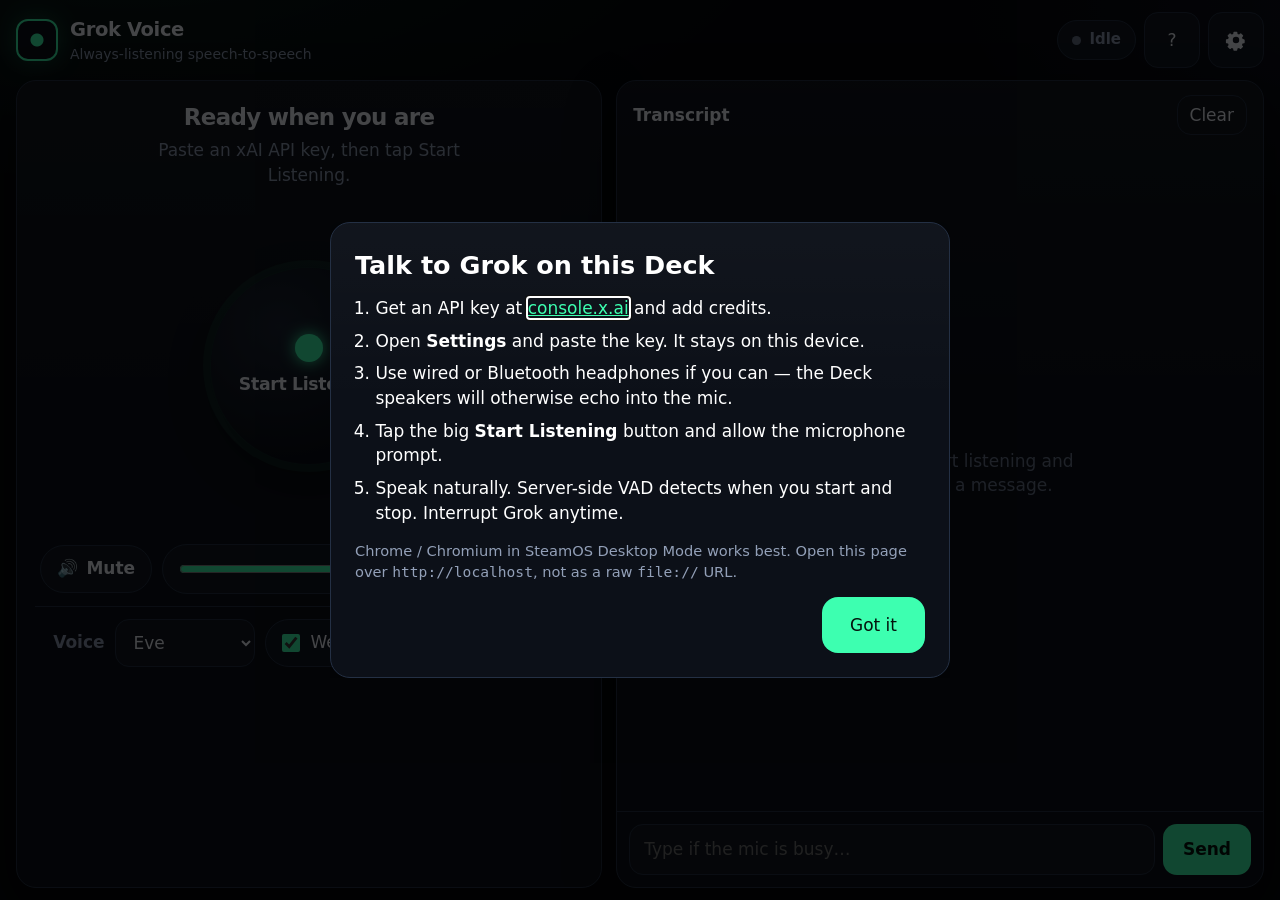
==== index.html @ 6ff14a12 "Add Grok always-listening voice agent for GitHub Pages Static HTML/CSS/JS client for xAI Speech-to-S" ====
<!DOCTYPE html>
<html lang="en">
<head>
  <meta charset="UTF-8" />
  <meta name="viewport" content="width=device-width, initial-scale=1, viewport-fit=cover" />
  <meta name="color-scheme" content="dark" />
  <meta name="theme-color" content="#05070b" />
  <meta name="mobile-web-app-capable" content="yes" />
  <meta name="apple-mobile-web-app-capable" content="yes" />
  <meta name="apple-mobile-web-app-status-bar-style" content="black-translucent" />
  <meta name="description" content="Always-listening Grok voice agent for Steam Deck Desktop Mode. Streams your microphone to xAI realtime Speech-to-Speech and plays Grok back through the speakers." />
  <title>Grok Always-Listening Voice Agent</title>
  <link rel="icon" href="data:image/svg+xml,%3Csvg xmlns='http://www.w3.org/2000/svg' viewBox='0 0 64 64'%3E%3Crect width='64' height='64' rx='14' fill='%2305070b'/%3E%3Ccircle cx='32' cy='32' r='16' fill='none' stroke='%233dffb0' stroke-width='4'/%3E%3Ccircle cx='32' cy='32' r='6' fill='%233dffb0'/%3E%3C/svg%3E" />
  <link rel="stylesheet" href="style.css" />
</head>
<body>
  <a class="skip-link" href="#listen-btn">Skip to listen control</a>

  <div class="app" id="app">
    <header class="topbar">
      <div class="brand">
        <span class="brand-mark" aria-hidden="true"></span>
        <div class="brand-copy">
          <h1>Grok Voice</h1>
          <p>Always-listening speech-to-speech</p>
        </div>
      </div>
      <div class="topbar-actions">
        <div class="status-chip" id="conn-chip" data-state="idle" title="Connection status">
          <span class="status-dot" aria-hidden="true"></span>
          <span id="conn-label">Idle</span>
        </div>
        <button type="button" class="icon-btn" id="help-btn" aria-label="Show first-time instructions">?</button>
        <button type="button" class="icon-btn" id="settings-btn" aria-expanded="false" aria-controls="settings-panel" aria-label="Open settings">
          <svg viewBox="0 0 24 24" width="22" height="22" aria-hidden="true">
            <path fill="currentColor" d="M12 8.5a3.5 3.5 0 1 1 0 7 3.5 3.5 0 0 1 0-7Zm8.94 2.66-1.7-.28a7.1 7.1 0 0 0-.66-1.6l1.07-1.35a.75.75 0 0 0-.06-.98l-1.94-1.94a.75.75 0 0 0-.98-.06l-1.35 1.07c-.5-.28-1.04-.5-1.6-.66l-.28-1.7A.75.75 0 0 0 12.7 3h-2.74a.75.75 0 0 0-.74.62l-.28 1.7c-.56.16-1.1.38-1.6.66L6 4.91a.75.75 0 0 0-.98.06L3.08 6.91a.75.75 0 0 0-.06.98l1.07 1.35c-.28.5-.5 1.04-.66 1.6l-1.7.28A.75.75 0 0 0 1 12.04v2.74c0 .37.27.68.63.74l1.7.28c.16.56.38 1.1.66 1.6l-1.07 1.35a.75.75 0 0 0 .06.98l1.94 1.94c.27.27.7.3.98.06l1.35-1.07c.5.28 1.04.5 1.6.66l.28 1.7c.06.36.37.63.74.63h2.74c.37 0 .68-.27.74-.63l.28-1.7c.56-.16 1.1-.38 1.6-.66l1.35 1.07c.28.24.71.21.98-.06l1.94-1.94a.75.75 0 0 0 .06-.98l-1.07-1.35c.28-.5.5-1.04.66-1.6l1.7-.28c.36-.06.63-.37.63-.74v-2.74a.75.75 0 0 0-.69-.72Z"/>
          </svg>
        </button>
      </div>
    </header>

    <main class="layout">
      <section class="stage" aria-label="Listen control">
        <p class="phase-label" id="phase-label">Ready when you are</p>
        <p class="phase-hint" id="phase-hint">Paste an xAI API key, then tap Start Listening.</p>

        <div class="orb-wrap">
          <canvas id="viz" width="360" height="360" aria-hidden="true"></canvas>
          <button type="button" class="listen-btn" id="listen-btn" aria-pressed="false">
            <span class="listen-inner">
              <span class="listen-icon" aria-hidden="true"></span>
              <span class="listen-text" id="listen-text">Start Listening</span>
            </span>
          </button>
        </div>

        <div class="transport" role="group" aria-label="Playback controls">
          <button type="button" class="pill-btn" id="mute-btn" aria-pressed="false" title="Mute Grok">
            <span id="mute-icon" aria-hidden="true">🔊</span>
            <span id="mute-label">Mute</span>
          </button>
          <label class="volume">
            <span class="sr-only">Speaker volume</span>
            <input type="range" id="volume" min="0" max="100" value="90" step="1" />
            <span id="volume-readout">90%</span>
          </label>
          <button type="button" class="pill-btn" id="mic-mute-btn" aria-pressed="false" title="Mute microphone">
            <span aria-hidden="true">🎤</span>
            <span id="mic-mute-label">Mic on</span>
          </button>
        </div>

        <div class="voice-row">
          <label for="voice">Voice</label>
          <select id="voice"></select>
          <label class="toggle">
            <input type="checkbox" id="tool-web" checked />
            <span>Web search</span>
          </label>
          <label class="toggle">
            <input type="checkbox" id="tool-x" checked />
            <span>X search</span>
          </label>
        </div>
      </section>

      <section class="transcript-panel" aria-label="Conversation transcript">
        <div class="transcript-head">
          <h2>Transcript</h2>
          <button type="button" class="text-btn" id="clear-transcript">Clear</button>
        </div>
        <div class="transcript" id="transcript" aria-live="polite"></div>
        <form class="composer" id="composer">
          <label class="sr-only" for="text-input">Type a message</label>
          <input type="text" id="text-input" placeholder="Type if the mic is busy…" autocomplete="off" enterkeyhint="send" />
          <button type="submit" class="send-btn" id="send-btn">Send</button>
        </form>
      </section>
    </main>

    <aside class="settings" id="settings-panel" hidden>
      <div class="settings-sheet">
        <div class="settings-head">
          <h2>Settings</h2>
          <button type="button" class="icon-btn" id="settings-close" aria-label="Close settings">✕</button>
        </div>

        <label class="field">
          <span>xAI API key</span>
          <div class="key-row">
            <input type="password" id="api-key" placeholder="xai-…" autocomplete="off" spellcheck="false" />
            <button type="button" class="pill-btn" id="toggle-key" aria-pressed="false">Show</button>
          </div>
          <small>Stored only in this browser’s localStorage. Never committed to git.</small>
        </label>

        <label class="field">
          <span>System instructions</span>
          <textarea id="instructions" rows="4"></textarea>
        </label>

        <div class="field-grid">
          <label class="field">
            <span>VAD threshold <em id="vad-readout">0.60</em></span>
            <input type="range" id="vad-threshold" min="0.10" max="0.90" step="0.05" value="0.60" />
            <small>Higher = less sensitive. Lower if the Deck mic is quiet.</small>
          </label>
          <label class="field">
            <span>Silence to end turn <em id="silence-readout">800 ms</em></span>
            <input type="range" id="silence-ms" min="200" max="2000" step="50" value="800" />
          </label>
        </div>

        <label class="toggle block">
          <input type="checkbox" id="greeting" checked />
          <span>Speak a short greeting when a session starts</span>
        </label>

        <div class="settings-actions">
          <button type="button" class="pill-btn danger" id="forget-key">Forget API key</button>
          <button type="button" class="pill-btn" id="settings-done">Done</button>
        </div>
      </div>
    </aside>

    <div class="toast" id="toast" role="status" aria-live="assertive" hidden></div>
  </div>

  <dialog class="onboarding" id="onboarding">
    <div class="onboarding-card">
      <h2>Talk to Grok on this Deck</h2>
      <ol>
        <li>
          Get an API key at
          <a href="https://console.x.ai" target="_blank" rel="noopener noreferrer">console.x.ai</a>
          and add credits.
        </li>
        <li>Open <strong>Settings</strong> and paste the key. It stays on this device.</li>
        <li>Use wired or Bluetooth headphones if you can — the Deck speakers will otherwise echo into the mic.</li>
        <li>Tap the big <strong>Start Listening</strong> button and allow the microphone prompt.</li>
        <li>Speak naturally. Server-side VAD detects when you start and stop. Interrupt Grok anytime.</li>
      </ol>
      <p class="onboarding-note">
        Chrome / Chromium in SteamOS Desktop Mode works best. Open this page over
        <code>http://localhost</code>, not as a raw <code>file://</code> URL.
      </p>
      <form method="dialog">
        <button type="submit" class="listen-btn compact" id="onboarding-ok">Got it</button>
      </form>
    </div>
  </dialog>

  <script src="app.js" defer></script>
</body>
</html>
---- style.css ----
/* Grok Always-Listening Voice Agent
   Dark OLED theme, Steam Deck 1280×800 first, touch-sized controls. */

:root {
  --bg: #05070b;
  --bg-elev: #0c1018;
  --bg-panel: #111722;
  --line: #243044;
  --line-strong: #35506e;
  --text: #f4f7ff;
  --muted: #93a0b8;
  --faint: #6b778e;
  --mint: #3dffb0;
  --mint-dim: rgba(61, 255, 176, 0.16);
  --amber: #ffb020;
  --rose: #ff4d6d;
  --violet: #8b7cff;
  --shadow: 0 18px 50px rgba(0, 0, 0, 0.45);
  --radius: 20px;
  --tap: 56px;
  --safe-top: env(safe-area-inset-top, 0px);
  --safe-bottom: env(safe-area-inset-bottom, 0px);
  --safe-left: env(safe-area-inset-left, 0px);
  --safe-right: env(safe-area-inset-right, 0px);
  color-scheme: dark;
}

*,
*::before,
*::after {
  box-sizing: border-box;
}

html,
body {
  margin: 0;
  min-height: 100%;
  background: var(--bg);
  color: var(--text);
  font-family: system-ui, "Segoe UI", "Noto Sans", sans-serif;
  font-size: 17px;
  line-height: 1.45;
  -webkit-tap-highlight-color: transparent;
}

body {
  min-height: 100dvh;
  overflow: hidden;
}

button,
input,
select,
textarea {
  font: inherit;
  color: inherit;
}

button {
  cursor: pointer;
}

a {
  color: var(--mint);
}

.sr-only {
  position: absolute;
  width: 1px;
  height: 1px;
  padding: 0;
  margin: -1px;
  overflow: hidden;
  clip: rect(0, 0, 0, 0);
  white-space: nowrap;
  border: 0;
}

.skip-link {
  position: absolute;
  left: 12px;
  top: -48px;
  z-index: 50;
  background: var(--mint);
  color: #04130c;
  padding: 8px 14px;
  border-radius: 8px;
  font-weight: 700;
}

.skip-link:focus {
  top: 12px;
}

.app {
  height: 100dvh;
  display: flex;
  flex-direction: column;
  padding:
    calc(12px + var(--safe-top))
    calc(16px + var(--safe-right))
    calc(12px + var(--safe-bottom))
    calc(16px + var(--safe-left));
  background:
    radial-gradient(1200px 500px at 10% -10%, rgba(61, 255, 176, 0.08), transparent 55%),
    radial-gradient(900px 420px at 110% 0%, rgba(139, 124, 255, 0.08), transparent 50%),
    var(--bg);
}

.topbar {
  display: flex;
  align-items: center;
  justify-content: space-between;
  gap: 12px;
  margin-bottom: 12px;
  flex-shrink: 0;
}

.brand {
  display: flex;
  align-items: center;
  gap: 12px;
  min-width: 0;
}

.brand-mark {
  width: 42px;
  height: 42px;
  border-radius: 12px;
  border: 2px solid var(--mint);
  box-shadow: 0 0 24px rgba(61, 255, 176, 0.25);
  background:
    radial-gradient(circle at 50% 50%, var(--mint) 0 6px, transparent 7px),
    var(--bg-elev);
  flex-shrink: 0;
}

.brand-copy h1 {
  margin: 0;
  font-size: 1.15rem;
  letter-spacing: -0.02em;
}

.brand-copy p {
  margin: 0;
  color: var(--muted);
  font-size: 0.82rem;
}

.topbar-actions {
  display: flex;
  align-items: center;
  gap: 8px;
}

.status-chip {
  display: inline-flex;
  align-items: center;
  gap: 8px;
  min-height: 40px;
  padding: 0 14px;
  border-radius: 999px;
  background: var(--bg-panel);
  border: 1px solid var(--line);
  color: var(--muted);
  font-size: 0.88rem;
  font-weight: 600;
}

.status-dot {
  width: 9px;
  height: 9px;
  border-radius: 50%;
  background: var(--faint);
}

.status-chip[data-state="listening"] .status-dot,
.status-chip[data-state="connected"] .status-dot {
  background: var(--mint);
  box-shadow: 0 0 10px var(--mint);
}

.status-chip[data-state="speaking"] .status-dot {
  background: var(--violet);
  box-shadow: 0 0 10px var(--violet);
}

.status-chip[data-state="thinking"] .status-dot,
.status-chip[data-state="connecting"] .status-dot,
.status-chip[data-state="reconnecting"] .status-dot {
  background: var(--amber);
  box-shadow: 0 0 10px var(--amber);
  animation: pulse 1s ease-in-out infinite;
}

.status-chip[data-state="error"] .status-dot {
  background: var(--rose);
}

.icon-btn,
.pill-btn,
.send-btn,
.text-btn {
  border: 1px solid var(--line);
  background: var(--bg-panel);
  color: var(--text);
  border-radius: 14px;
}

.icon-btn {
  width: var(--tap);
  height: var(--tap);
  display: grid;
  place-items: center;
  flex-shrink: 0;
}

.icon-btn:hover,
.pill-btn:hover,
.send-btn:hover,
.text-btn:hover {
  border-color: var(--line-strong);
  background: #182032;
}

.icon-btn:focus-visible,
.pill-btn:focus-visible,
.listen-btn:focus-visible,
.send-btn:focus-visible,
select:focus-visible,
input:focus-visible,
textarea:focus-visible {
  outline: 2px solid var(--mint);
  outline-offset: 2px;
}

.layout {
  flex: 1;
  min-height: 0;
  display: grid;
  grid-template-columns: minmax(360px, 0.95fr) minmax(340px, 1.05fr);
  gap: 14px;
}

.stage,
.transcript-panel,
.settings-sheet,
.onboarding-card {
  background: linear-gradient(180deg, rgba(255, 255, 255, 0.025), transparent 40%), var(--bg-elev);
  border: 1px solid var(--line);
  border-radius: var(--radius);
  box-shadow: var(--shadow);
}

.stage {
  display: flex;
  flex-direction: column;
  align-items: center;
  padding: 20px 18px 16px;
  min-height: 0;
}

.phase-label {
  margin: 0;
  font-size: 1.35rem;
  font-weight: 700;
  letter-spacing: -0.03em;
}

.phase-hint {
  margin: 4px 0 0;
  color: var(--muted);
  text-align: center;
  max-width: 36ch;
}

.orb-wrap {
  position: relative;
  width: min(340px, 72vw);
  height: min(340px, 72vw);
  margin: 8px 0 4px;
  display: grid;
  place-items: center;
}

#viz {
  position: absolute;
  inset: 0;
  width: 100%;
  height: 100%;
  pointer-events: none;
}

.listen-btn {
  position: relative;
  z-index: 1;
  width: 196px;
  height: 196px;
  border-radius: 50%;
  border: 0;
  padding: 0;
  background:
    radial-gradient(circle at 35% 30%, #1b2434, #0a0e16 70%);
  box-shadow:
    0 0 0 8px rgba(61, 255, 176, 0.08),
    0 16px 40px rgba(0, 0, 0, 0.45);
  transition: transform 0.15s ease, box-shadow 0.2s ease;
}

.listen-btn:active {
  transform: scale(0.97);
}

.listen-btn[aria-pressed="true"] {
  box-shadow:
    0 0 0 8px rgba(255, 77, 109, 0.14),
    0 0 48px rgba(255, 77, 109, 0.28);
}

.listen-btn.compact {
  width: auto;
  height: var(--tap);
  border-radius: 16px;
  padding: 0 28px;
  box-shadow: none;
  background: var(--mint);
  color: #04130c;
}

.listen-inner {
  display: flex;
  flex-direction: column;
  align-items: center;
  gap: 10px;
}

.listen-icon {
  width: 28px;
  height: 28px;
  border-radius: 50%;
  background: var(--mint);
  box-shadow: 0 0 16px var(--mint);
}

.listen-btn[aria-pressed="true"] .listen-icon {
  background: var(--rose);
  box-shadow: 0 0 16px var(--rose);
  animation: pulse 1.1s ease-in-out infinite;
}

.listen-text {
  font-weight: 800;
  font-size: 1.02rem;
  letter-spacing: -0.02em;
}

.transport,
.voice-row {
  width: 100%;
  display: flex;
  align-items: center;
  justify-content: center;
  gap: 10px;
  flex-wrap: wrap;
}

.transport {
  margin-top: 4px;
}

.pill-btn {
  min-height: 48px;
  padding: 0 16px;
  border-radius: 999px;
  display: inline-flex;
  align-items: center;
  gap: 8px;
  font-weight: 650;
}

.pill-btn[aria-pressed="true"] {
  border-color: var(--rose);
  color: #ffd4db;
}

.pill-btn.danger {
  border-color: #5a2430;
  color: #ffb4c0;
}

.volume {
  display: flex;
  align-items: center;
  gap: 10px;
  min-width: min(280px, 70vw);
  background: var(--bg-panel);
  border: 1px solid var(--line);
  border-radius: 999px;
  padding: 8px 14px;
}

.volume input[type="range"],
.field input[type="range"] {
  flex: 1;
  accent-color: var(--mint);
  height: 28px;
}

.voice-row {
  margin-top: 12px;
  padding-top: 12px;
  border-top: 1px solid var(--line);
}

.voice-row label:not(.toggle) {
  color: var(--muted);
  font-weight: 600;
}

select,
input[type="text"],
input[type="password"],
textarea {
  background: var(--bg-panel);
  border: 1px solid var(--line);
  border-radius: 14px;
  padding: 12px 14px;
  min-height: 48px;
}

select {
  min-width: 140px;
}

.toggle {
  display: inline-flex;
  align-items: center;
  gap: 8px;
  min-height: 48px;
  padding: 0 12px;
  background: var(--bg-panel);
  border: 1px solid var(--line);
  border-radius: 999px;
  user-select: none;
}

.toggle input {
  width: 18px;
  height: 18px;
  accent-color: var(--mint);
}

.toggle.block {
  width: 100%;
  border-radius: 14px;
  justify-content: flex-start;
}

.transcript-panel {
  display: flex;
  flex-direction: column;
  min-height: 0;
  overflow: hidden;
}

.transcript-head {
  display: flex;
  align-items: center;
  justify-content: space-between;
  padding: 14px 16px 8px;
}

.transcript-head h2,
.settings-head h2 {
  margin: 0;
  font-size: 1rem;
}

.text-btn {
  min-height: 40px;
  padding: 0 12px;
  background: transparent;
}

.transcript {
  flex: 1;
  overflow: auto;
  padding: 8px 16px 16px;
  display: flex;
  flex-direction: column;
  gap: 10px;
  -webkit-overflow-scrolling: touch;
}

.transcript:empty::before {
  content: "Nothing yet. Start listening and speak, or type a message.";
  color: var(--faint);
  margin: auto;
  text-align: center;
  max-width: 28ch;
}

.bubble {
  max-width: 92%;
  padding: 12px 14px;
  border-radius: 16px;
  line-height: 1.4;
  white-space: pre-wrap;
  word-break: break-word;
}

.bubble.user {
  align-self: flex-end;
  background: #1a2436;
  border: 1px solid var(--line);
}

.bubble.assistant {
  align-self: flex-start;
  background: var(--mint-dim);
  border: 1px solid rgba(61, 255, 176, 0.22);
}

.bubble.tool {
  align-self: center;
  max-width: 100%;
  background: #18141f;
  border: 1px dashed #3d3558;
  color: #cfc6ea;
  font-size: 0.9rem;
}

.bubble.interim {
  opacity: 0.72;
}

.bubble .who {
  display: block;
  font-size: 0.72rem;
  letter-spacing: 0.08em;
  text-transform: uppercase;
  color: var(--faint);
  margin-bottom: 4px;
  font-weight: 700;
}

.composer {
  display: flex;
  gap: 8px;
  padding: 12px;
  border-top: 1px solid var(--line);
}

.composer input {
  flex: 1;
  min-width: 0;
}

.send-btn {
  min-width: 88px;
  min-height: 48px;
  background: var(--mint);
  color: #04130c;
  border: 0;
  font-weight: 800;
}

.settings {
  position: fixed;
  inset: 0;
  z-index: 20;
  background: rgba(0, 0, 0, 0.55);
  display: grid;
  place-items: end center;
  padding: 16px;
}

.settings[hidden] {
  display: none;
}

.settings-sheet {
  width: min(720px, 100%);
  max-height: min(92dvh, 780px);
  overflow: auto;
  padding: 18px;
  display: flex;
  flex-direction: column;
  gap: 14px;
}

.settings-head {
  display: flex;
  align-items: center;
  justify-content: space-between;
}

.field {
  display: flex;
  flex-direction: column;
  gap: 6px;
}

.field > span {
  font-weight: 650;
}

.field small,
.onboarding-note {
  color: var(--muted);
  font-size: 0.86rem;
}

.field em {
  font-style: normal;
  color: var(--mint);
  font-weight: 700;
  margin-left: 6px;
}

.key-row {
  display: flex;
  gap: 8px;
}

.key-row input {
  flex: 1;
  min-width: 0;
}

.field-grid {
  display: grid;
  grid-template-columns: 1fr 1fr;
  gap: 12px;
}

.settings-actions {
  display: flex;
  justify-content: space-between;
  gap: 10px;
  margin-top: 4px;
}

.toast {
  position: fixed;
  left: 50%;
  bottom: calc(18px + var(--safe-bottom));
  transform: translateX(-50%);
  z-index: 30;
  max-width: min(640px, calc(100vw - 24px));
  background: #2a1218;
  color: #ffd7de;
  border: 1px solid #6a2433;
  border-radius: 14px;
  padding: 12px 16px;
  box-shadow: var(--shadow);
}

.toast[hidden] {
  display: none;
}

.onboarding {
  border: 0;
  padding: 0;
  background: transparent;
  max-width: min(620px, calc(100vw - 24px));
}

.onboarding::backdrop {
  background: rgba(0, 0, 0, 0.72);
}

.onboarding-card {
  padding: 24px;
}

.onboarding-card h2 {
  margin: 0 0 12px;
}

.onboarding-card ol {
  margin: 0 0 14px;
  padding-left: 1.2em;
  display: grid;
  gap: 8px;
}

.onboarding-card form {
  display: flex;
  justify-content: flex-end;
}

@keyframes pulse {
  0%, 100% { opacity: 1; transform: scale(1); }
  50% { opacity: 0.55; transform: scale(0.92); }
}

@media (max-width: 980px) {
  body {
    overflow: auto;
  }

  .app {
    height: auto;
    min-height: 100dvh;
  }

  .layout {
    grid-template-columns: 1fr;
    height: auto;
  }

  .stage {
    min-height: 560px;
  }

  .transcript-panel {
    min-height: 420px;
  }

  .field-grid {
    grid-template-columns: 1fr;
  }
}

@media (max-height: 820px) and (min-width: 981px) {
  .orb-wrap {
    width: 280px;
    height: 280px;
  }

  .listen-btn {
    width: 168px;
    height: 168px;
  }
}

@media (prefers-reduced-motion: reduce) {
  *,
  *::before,
  *::after {
    animation: none !important;
    transition: none !important;
  }
}
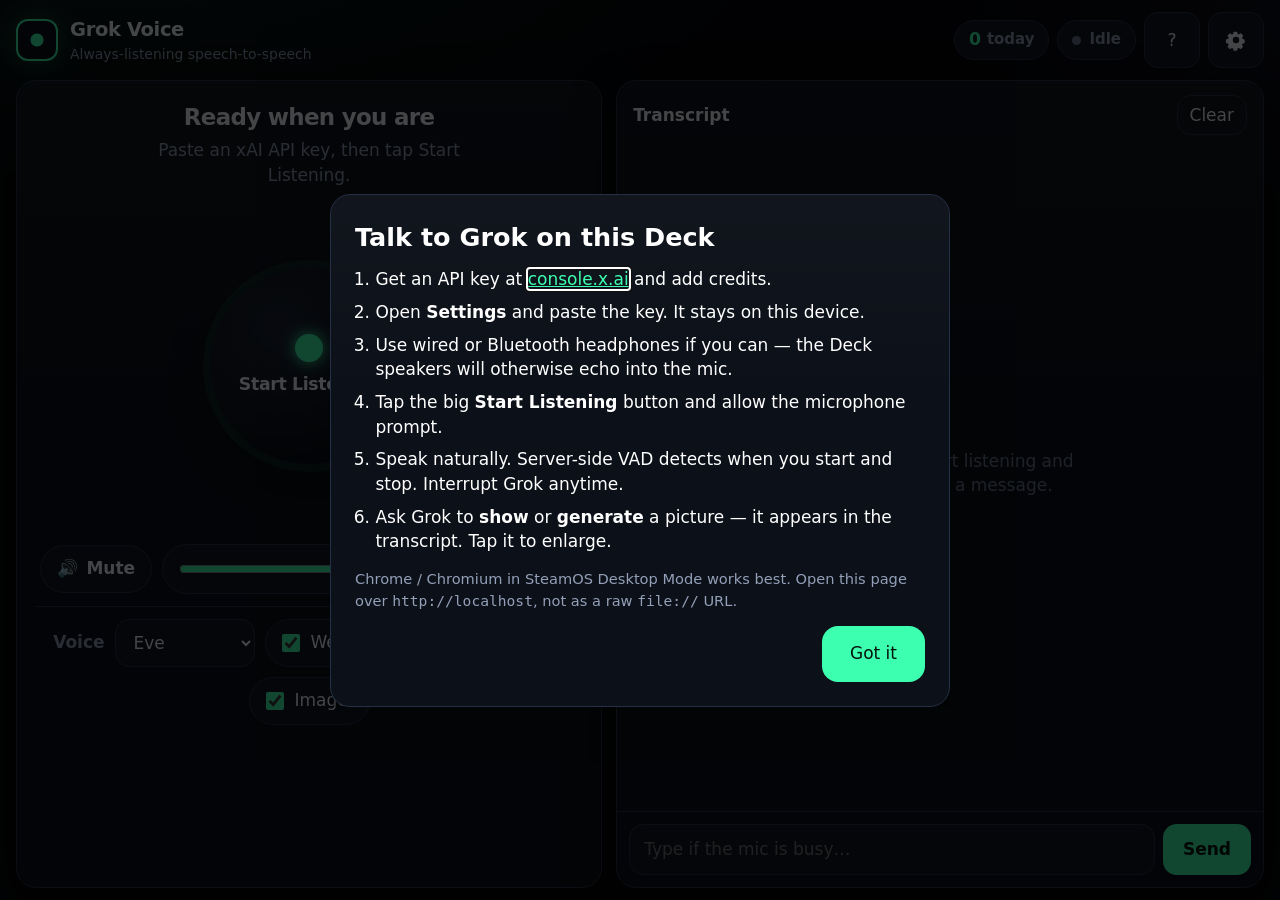
==== commit 768a0fc1: "Add transcript images and a daily query counter Grok can generate pictures via Imagine or display ex" ====
--- a/index.html
+++ b/index.html
@@ -26,6 +26,10 @@
         </div>
       </div>
       <div class="topbar-actions">
+        <div class="status-chip usage-chip" id="query-chip" title="Spoken or typed turns today. Resets at local midnight.">
+          <span class="query-num" id="query-count">0</span>
+          <span>today</span>
+        </div>
         <div class="status-chip" id="conn-chip" data-state="idle" title="Connection status">
           <span class="status-dot" aria-hidden="true"></span>
           <span id="conn-label">Idle</span>
@@ -80,6 +84,10 @@
           <label class="toggle">
             <input type="checkbox" id="tool-x" checked />
             <span>X search</span>
+          </label>
+          <label class="toggle">
+            <input type="checkbox" id="tool-images" checked />
+            <span>Images</span>
           </label>
         </div>
       </section>
@@ -136,6 +144,12 @@
           <span>Speak a short greeting when a session starts</span>
         </label>
 
+        <div class="field usage-field">
+          <span>Usage today <em id="query-detail">0 queries</em></span>
+          <small>Each spoken or typed turn counts as one query. Pictures shown today are tracked separately. Both reset at local midnight.</small>
+          <button type="button" class="pill-btn" id="reset-queries">Reset today</button>
+        </div>
+
         <div class="settings-actions">
           <button type="button" class="pill-btn danger" id="forget-key">Forget API key</button>
           <button type="button" class="pill-btn" id="settings-done">Done</button>
@@ -159,6 +173,7 @@
         <li>Use wired or Bluetooth headphones if you can — the Deck speakers will otherwise echo into the mic.</li>
         <li>Tap the big <strong>Start Listening</strong> button and allow the microphone prompt.</li>
         <li>Speak naturally. Server-side VAD detects when you start and stop. Interrupt Grok anytime.</li>
+        <li>Ask Grok to <strong>show</strong> or <strong>generate</strong> a picture — it appears in the transcript. Tap it to enlarge.</li>
       </ol>
       <p class="onboarding-note">
         Chrome / Chromium in SteamOS Desktop Mode works best. Open this page over
@@ -170,6 +185,14 @@
     </div>
   </dialog>
 
+  <dialog class="lightbox" id="lightbox">
+    <img id="lightbox-img" alt="" />
+    <p id="lightbox-caption"></p>
+    <form method="dialog">
+      <button type="submit" class="pill-btn" id="lightbox-close">Close</button>
+    </form>
+  </dialog>
+
   <script src="app.js" defer></script>
 </body>
 </html>
--- a/style.css
+++ b/style.css
@@ -151,6 +151,8 @@
   display: flex;
   align-items: center;
   gap: 8px;
+  flex-wrap: wrap;
+  justify-content: flex-end;
 }
 
 .status-chip {
@@ -195,6 +197,17 @@
 
 .status-chip[data-state="error"] .status-dot {
   background: var(--rose);
+}
+
+.usage-chip {
+  gap: 6px;
+  font-variant-numeric: tabular-nums;
+}
+
+.usage-chip .query-num {
+  color: var(--mint);
+  font-weight: 800;
+  font-size: 1.02rem;
 }
 
 .icon-btn,
@@ -544,6 +557,90 @@
   font-weight: 700;
 }
 
+.bubble.image {
+  align-self: flex-start;
+  max-width: 100%;
+  padding: 10px;
+  background: #10161f;
+  border: 1px solid var(--line);
+}
+
+.image-grid {
+  display: grid;
+  grid-template-columns: repeat(auto-fit, minmax(160px, 1fr));
+  gap: 8px;
+}
+
+.image-card {
+  display: flex;
+  flex-direction: column;
+  gap: 6px;
+  min-width: 0;
+}
+
+.image-card button.thumb {
+  display: block;
+  width: 100%;
+  padding: 0;
+  border: 0;
+  background: #070a10;
+  border-radius: 12px;
+  overflow: hidden;
+  min-height: 120px;
+}
+
+.image-card img {
+  display: block;
+  width: 100%;
+  height: auto;
+  max-height: 280px;
+  object-fit: cover;
+  vertical-align: middle;
+}
+
+.image-card figcaption {
+  color: var(--muted);
+  font-size: 0.82rem;
+  line-height: 1.3;
+}
+
+.lightbox {
+  border: 0;
+  padding: 16px;
+  background: #070a10;
+  color: var(--text);
+  max-width: min(960px, calc(100vw - 24px));
+  border-radius: 16px;
+}
+
+.lightbox::backdrop {
+  background: rgba(0, 0, 0, 0.82);
+}
+
+.lightbox img {
+  display: block;
+  max-width: 100%;
+  max-height: min(72dvh, 720px);
+  margin: 0 auto;
+  border-radius: 10px;
+}
+
+.lightbox p {
+  margin: 10px 0 12px;
+  color: var(--muted);
+  text-align: center;
+}
+
+.lightbox form {
+  display: flex;
+  justify-content: center;
+}
+
+.usage-field .pill-btn {
+  align-self: flex-start;
+  margin-top: 4px;
+}
+
 .composer {
   display: flex;
   gap: 8px;
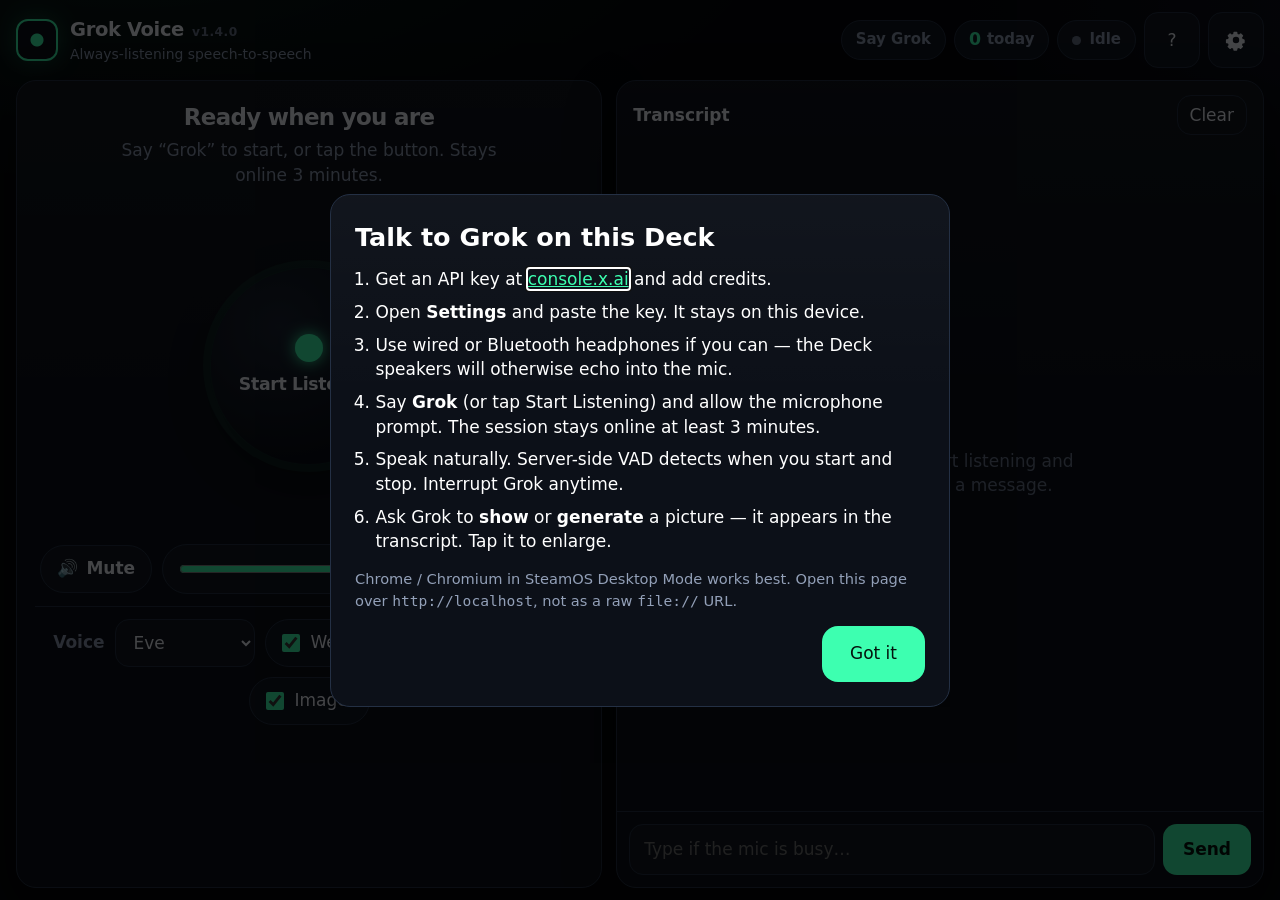
==== commit 8cb6d71a: "Fix missing pictures, add Grok wake word, 3-minute timer, version Imagine from GitHub Pages was fail" ====
--- a/index.html
+++ b/index.html
@@ -21,11 +21,14 @@
       <div class="brand">
         <span class="brand-mark" aria-hidden="true"></span>
         <div class="brand-copy">
-          <h1>Grok Voice</h1>
+          <h1>Grok Voice <span class="version" id="app-version">v1.4.0</span></h1>
           <p>Always-listening speech-to-speech</p>
         </div>
       </div>
       <div class="topbar-actions">
+        <div class="status-chip timer-chip" id="session-chip" title="Say Grok to start. Stays online at least 3 minutes.">
+          <span id="session-timer">Say Grok</span>
+        </div>
         <div class="status-chip usage-chip" id="query-chip" title="Spoken or typed turns today. Resets at local midnight.">
           <span class="query-num" id="query-count">0</span>
           <span>today</span>
@@ -46,7 +49,7 @@
     <main class="layout">
       <section class="stage" aria-label="Listen control">
         <p class="phase-label" id="phase-label">Ready when you are</p>
-        <p class="phase-hint" id="phase-hint">Paste an xAI API key, then tap Start Listening.</p>
+        <p class="phase-hint" id="phase-hint">Say “Grok” to start, or tap the button. Stays online 3 minutes.</p>
 
         <div class="orb-wrap">
           <canvas id="viz" width="360" height="360" aria-hidden="true"></canvas>
@@ -171,7 +174,7 @@
         </li>
         <li>Open <strong>Settings</strong> and paste the key. It stays on this device.</li>
         <li>Use wired or Bluetooth headphones if you can — the Deck speakers will otherwise echo into the mic.</li>
-        <li>Tap the big <strong>Start Listening</strong> button and allow the microphone prompt.</li>
+        <li>Say <strong>Grok</strong> (or tap Start Listening) and allow the microphone prompt. The session stays online at least 3 minutes.</li>
         <li>Speak naturally. Server-side VAD detects when you start and stop. Interrupt Grok anytime.</li>
         <li>Ask Grok to <strong>show</strong> or <strong>generate</strong> a picture — it appears in the transcript. Tap it to enlarge.</li>
       </ol>
--- a/style.css
+++ b/style.css
@@ -139,6 +139,16 @@
   margin: 0;
   font-size: 1.15rem;
   letter-spacing: -0.02em;
+  display: flex;
+  align-items: baseline;
+  gap: 8px;
+}
+
+.version {
+  font-size: 0.72rem;
+  font-weight: 700;
+  letter-spacing: 0.04em;
+  color: var(--faint);
 }
 
 .brand-copy p {
@@ -208,6 +218,22 @@
   color: var(--mint);
   font-weight: 800;
   font-size: 1.02rem;
+}
+
+.timer-chip {
+  font-variant-numeric: tabular-nums;
+  font-weight: 800;
+  min-width: 92px;
+  justify-content: center;
+}
+
+.timer-chip[data-state="hold"] {
+  border-color: rgba(61, 255, 176, 0.35);
+  color: var(--mint);
+}
+
+.timer-chip[data-state="online"] {
+  border-color: var(--line-strong);
 }
 
 .icon-btn,
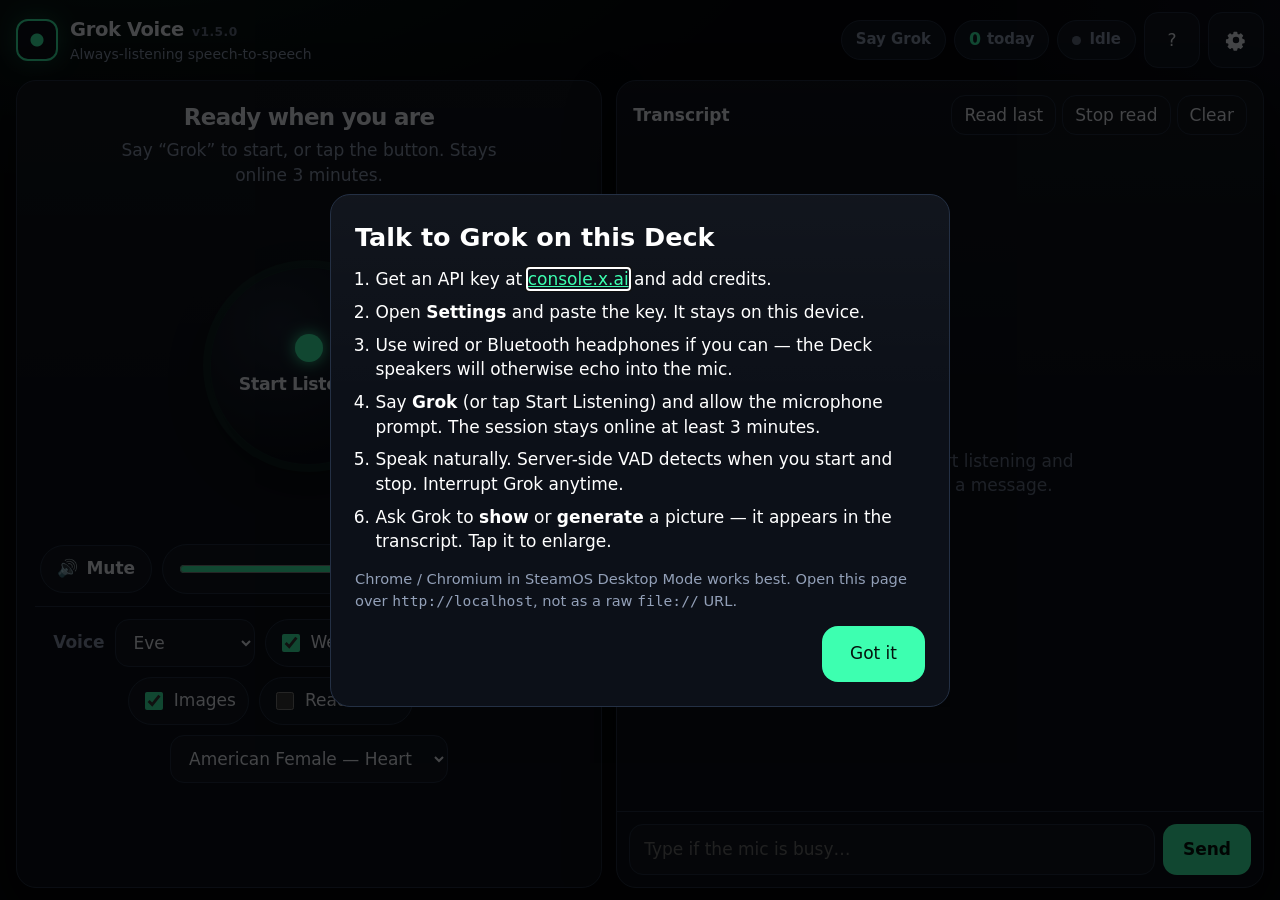
==== commit 682bec60: "Add Kokoro read-aloud using secondbrain-kokoro.fly.dev Load voices from GET /voices, speak transcrip" ====
--- a/index.html
+++ b/index.html
@@ -21,7 +21,7 @@
       <div class="brand">
         <span class="brand-mark" aria-hidden="true"></span>
         <div class="brand-copy">
-          <h1>Grok Voice <span class="version" id="app-version">v1.4.0</span></h1>
+          <h1>Grok Voice <span class="version" id="app-version">v1.5.0</span></h1>
           <p>Always-listening speech-to-speech</p>
         </div>
       </div>
@@ -92,13 +92,23 @@
             <input type="checkbox" id="tool-images" checked />
             <span>Images</span>
           </label>
+          <label class="toggle">
+            <input type="checkbox" id="kokoro-on" />
+            <span>Read aloud</span>
+          </label>
+          <label for="kokoro-voice">Kokoro</label>
+          <select id="kokoro-voice"></select>
         </div>
       </section>
 
       <section class="transcript-panel" aria-label="Conversation transcript">
         <div class="transcript-head">
           <h2>Transcript</h2>
-          <button type="button" class="text-btn" id="clear-transcript">Clear</button>
+          <div class="transcript-actions">
+            <button type="button" class="text-btn" id="read-last">Read last</button>
+            <button type="button" class="text-btn" id="stop-read">Stop read</button>
+            <button type="button" class="text-btn" id="clear-transcript">Clear</button>
+          </div>
         </div>
         <div class="transcript" id="transcript" aria-live="polite"></div>
         <form class="composer" id="composer">
@@ -145,6 +155,12 @@
         <label class="toggle block">
           <input type="checkbox" id="greeting" checked />
           <span>Speak a short greeting when a session starts</span>
+        </label>
+
+        <label class="field">
+          <span>Kokoro read-aloud speed <em id="kokoro-speed-readout">1.00×</em></span>
+          <input type="range" id="kokoro-speed" min="0.5" max="2" step="0.05" value="1" />
+          <small>Uses <a href="https://secondbrain-kokoro.fly.dev/voices" target="_blank" rel="noopener noreferrer">secondbrain-kokoro</a> to speak transcript text.</small>
         </label>
 
         <div class="field usage-field">
--- a/style.css
+++ b/style.css
@@ -506,7 +506,14 @@
   display: flex;
   align-items: center;
   justify-content: space-between;
+  gap: 8px;
   padding: 14px 16px 8px;
+}
+
+.transcript-actions {
+  display: flex;
+  flex-wrap: wrap;
+  gap: 6px;
 }
 
 .transcript-head h2,
@@ -580,6 +587,30 @@
   text-transform: uppercase;
   color: var(--faint);
   margin-bottom: 4px;
+  font-weight: 700;
+}
+
+.bubble-head {
+  display: flex;
+  align-items: center;
+  justify-content: space-between;
+  gap: 8px;
+  margin-bottom: 4px;
+}
+
+.bubble-head .who {
+  margin-bottom: 0;
+}
+
+.read-aloud {
+  flex-shrink: 0;
+  min-height: 36px;
+  padding: 0 10px;
+  border-radius: 999px;
+  border: 1px solid var(--line);
+  background: var(--bg-panel);
+  color: var(--mint);
+  font-size: 0.78rem;
   font-weight: 700;
 }
 
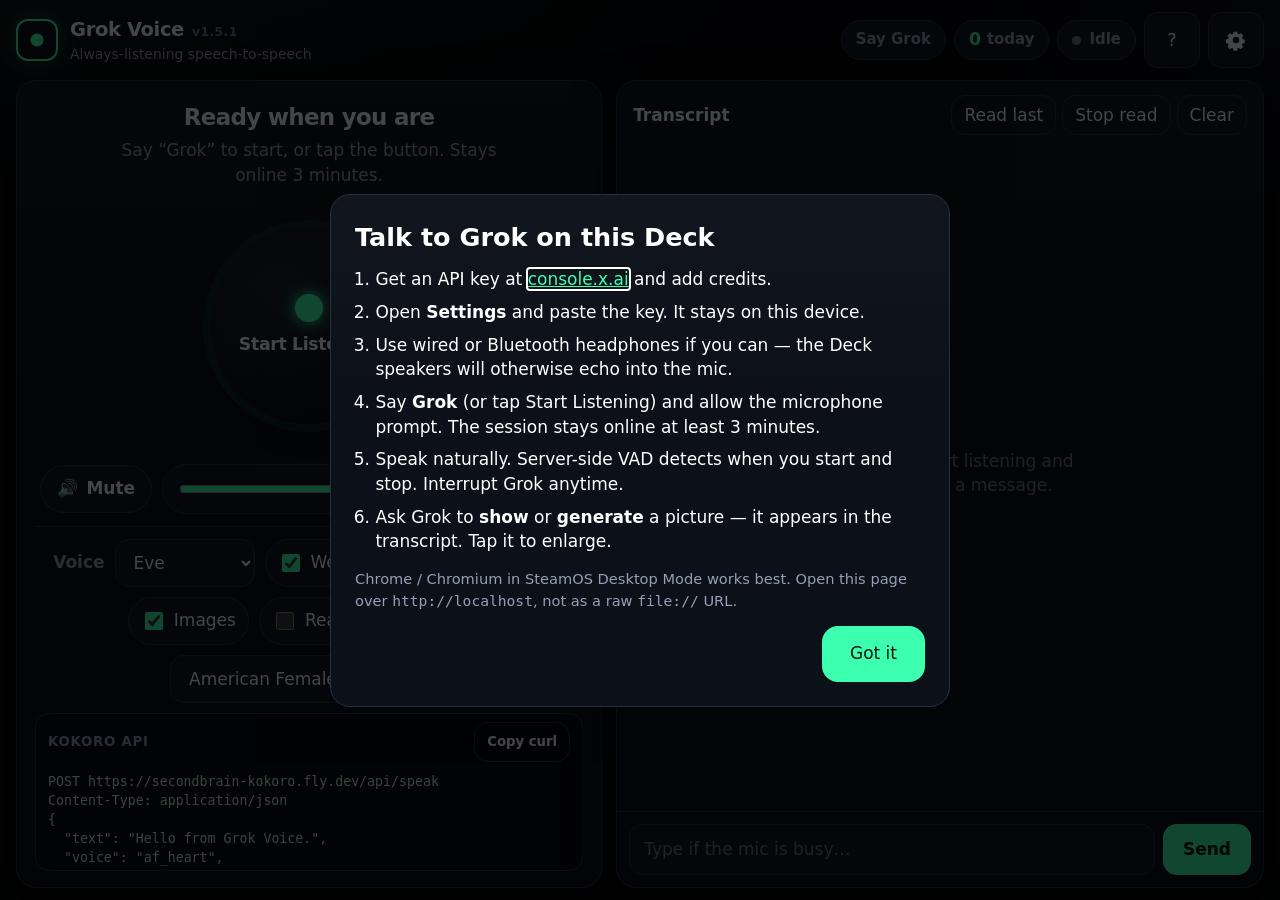
==== commit c3ea8f58: "Show the Kokoro API call and persist settings in a cookie Preview POST /api/speak (with copy-as-curl" ====
--- a/index.html
+++ b/index.html
@@ -21,7 +21,7 @@
       <div class="brand">
         <span class="brand-mark" aria-hidden="true"></span>
         <div class="brand-copy">
-          <h1>Grok Voice <span class="version" id="app-version">v1.5.0</span></h1>
+          <h1>Grok Voice <span class="version" id="app-version">v1.5.1</span></h1>
           <p>Always-listening speech-to-speech</p>
         </div>
       </div>
@@ -99,6 +99,13 @@
           <label for="kokoro-voice">Kokoro</label>
           <select id="kokoro-voice"></select>
         </div>
+        <div class="api-call-wrap">
+          <div class="api-call-head">
+            <span>Kokoro API</span>
+            <button type="button" class="text-btn" id="copy-kokoro-call">Copy curl</button>
+          </div>
+          <pre class="api-call" id="kokoro-call" aria-live="polite"></pre>
+        </div>
       </section>
 
       <section class="transcript-panel" aria-label="Conversation transcript">
@@ -132,7 +139,7 @@
             <input type="password" id="api-key" placeholder="xai-…" autocomplete="off" spellcheck="false" />
             <button type="button" class="pill-btn" id="toggle-key" aria-pressed="false">Show</button>
           </div>
-          <small>Stored only in this browser’s localStorage. Never committed to git.</small>
+          <small>Saved in a cookie and localStorage on this device. Never committed to git.</small>
         </label>
 
         <label class="field">
--- a/style.css
+++ b/style.css
@@ -451,6 +451,40 @@
   border-top: 1px solid var(--line);
 }
 
+.api-call-wrap {
+  width: 100%;
+  margin-top: 10px;
+  background: #070a10;
+  border: 1px solid var(--line);
+  border-radius: 14px;
+  overflow: hidden;
+}
+
+.api-call-head {
+  display: flex;
+  align-items: center;
+  justify-content: space-between;
+  padding: 8px 12px 0;
+  color: var(--muted);
+  font-size: 0.78rem;
+  font-weight: 700;
+  letter-spacing: 0.06em;
+  text-transform: uppercase;
+}
+
+.api-call {
+  margin: 0;
+  padding: 10px 12px 12px;
+  max-height: 160px;
+  overflow: auto;
+  white-space: pre-wrap;
+  word-break: break-word;
+  font-family: ui-monospace, SFMono-Regular, Menlo, Consolas, monospace;
+  font-size: 0.78rem;
+  line-height: 1.45;
+  color: #c6f7df;
+}
+
 .voice-row label:not(.toggle) {
   color: var(--muted);
   font-weight: 600;
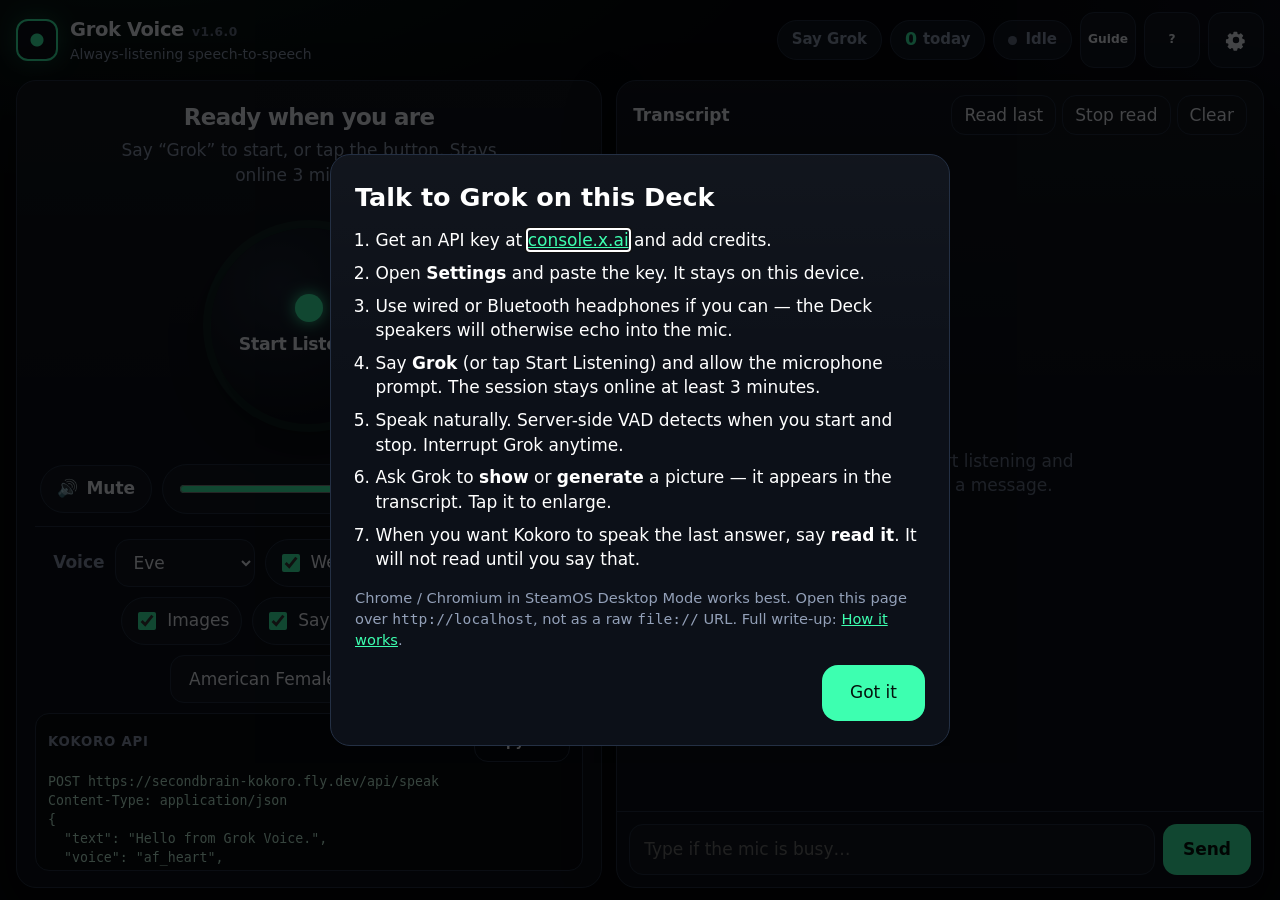
==== commit d36f3222: "Read aloud only when the user says “read it”, and add a how-it-works guide Kokoro no longer auto-spe" ====
--- a/index.html
+++ b/index.html
@@ -21,7 +21,7 @@
       <div class="brand">
         <span class="brand-mark" aria-hidden="true"></span>
         <div class="brand-copy">
-          <h1>Grok Voice <span class="version" id="app-version">v1.5.1</span></h1>
+          <h1>Grok Voice <span class="version" id="app-version">v1.6.0</span></h1>
           <p>Always-listening speech-to-speech</p>
         </div>
       </div>
@@ -37,6 +37,7 @@
           <span class="status-dot" aria-hidden="true"></span>
           <span id="conn-label">Idle</span>
         </div>
+        <a class="icon-btn" id="guide-link" href="guide.html" title="How it works">Guide</a>
         <button type="button" class="icon-btn" id="help-btn" aria-label="Show first-time instructions">?</button>
         <button type="button" class="icon-btn" id="settings-btn" aria-expanded="false" aria-controls="settings-panel" aria-label="Open settings">
           <svg viewBox="0 0 24 24" width="22" height="22" aria-hidden="true">
@@ -93,8 +94,8 @@
             <span>Images</span>
           </label>
           <label class="toggle">
-            <input type="checkbox" id="kokoro-on" />
-            <span>Read aloud</span>
+            <input type="checkbox" id="kokoro-on" checked />
+            <span>Say “read it”</span>
           </label>
           <label for="kokoro-voice">Kokoro</label>
           <select id="kokoro-voice"></select>
@@ -167,7 +168,7 @@
         <label class="field">
           <span>Kokoro read-aloud speed <em id="kokoro-speed-readout">1.00×</em></span>
           <input type="range" id="kokoro-speed" min="0.5" max="2" step="0.05" value="1" />
-          <small>Uses <a href="https://secondbrain-kokoro.fly.dev/voices" target="_blank" rel="noopener noreferrer">secondbrain-kokoro</a> to speak transcript text.</small>
+          <small>After Grok answers, say <strong>read it</strong>. Kokoro then reads the last reply via <a href="https://secondbrain-kokoro.fly.dev/voices" target="_blank" rel="noopener noreferrer">POST /api/speak</a>.</small>
         </label>
 
         <div class="field usage-field">
@@ -200,10 +201,12 @@
         <li>Say <strong>Grok</strong> (or tap Start Listening) and allow the microphone prompt. The session stays online at least 3 minutes.</li>
         <li>Speak naturally. Server-side VAD detects when you start and stop. Interrupt Grok anytime.</li>
         <li>Ask Grok to <strong>show</strong> or <strong>generate</strong> a picture — it appears in the transcript. Tap it to enlarge.</li>
+        <li>When you want Kokoro to speak the last answer, say <strong>read it</strong>. It will not read until you say that.</li>
       </ol>
       <p class="onboarding-note">
         Chrome / Chromium in SteamOS Desktop Mode works best. Open this page over
         <code>http://localhost</code>, not as a raw <code>file://</code> URL.
+        Full write-up: <a href="guide.html">How it works</a>.
       </p>
       <form method="dialog">
         <button type="submit" class="listen-btn compact" id="onboarding-ok">Got it</button>
--- a/style.css
+++ b/style.css
@@ -252,6 +252,9 @@
   display: grid;
   place-items: center;
   flex-shrink: 0;
+  text-decoration: none;
+  font-size: 0.72rem;
+  font-weight: 800;
 }
 
 .icon-btn:hover,
